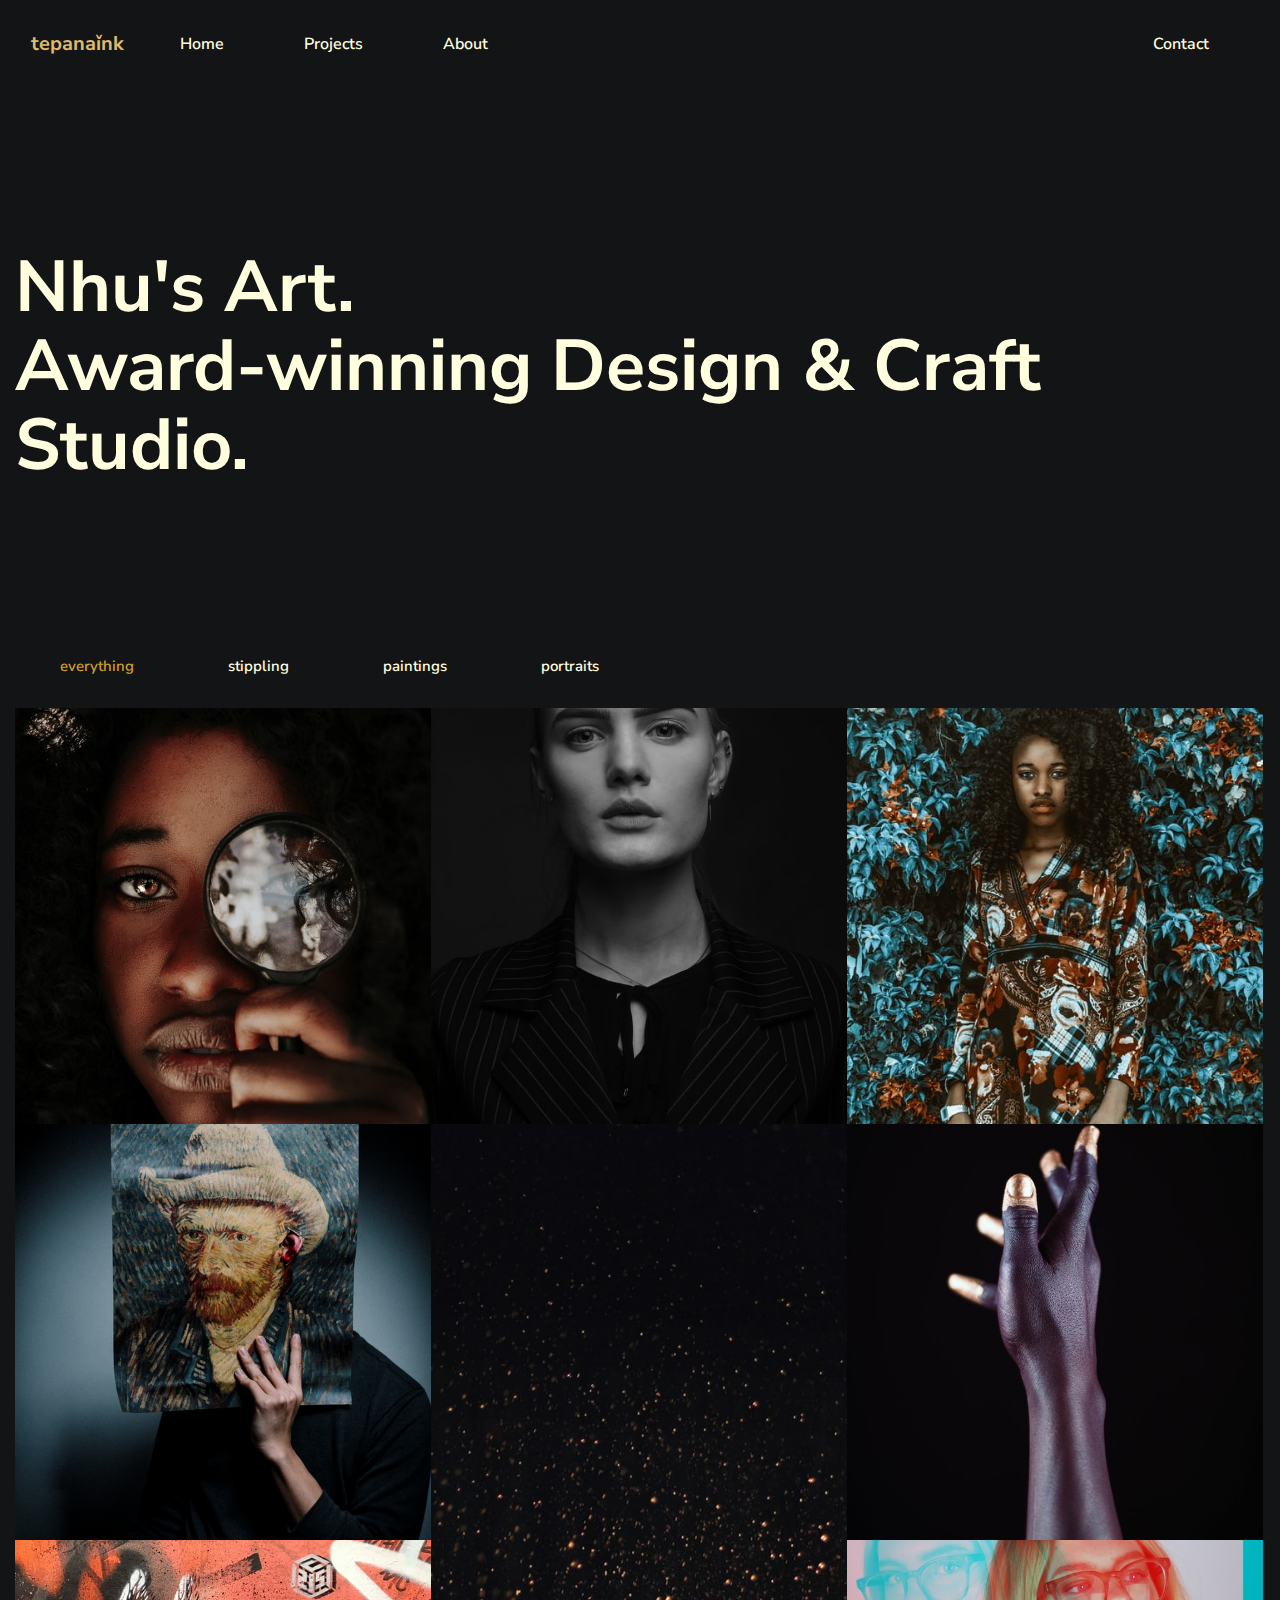
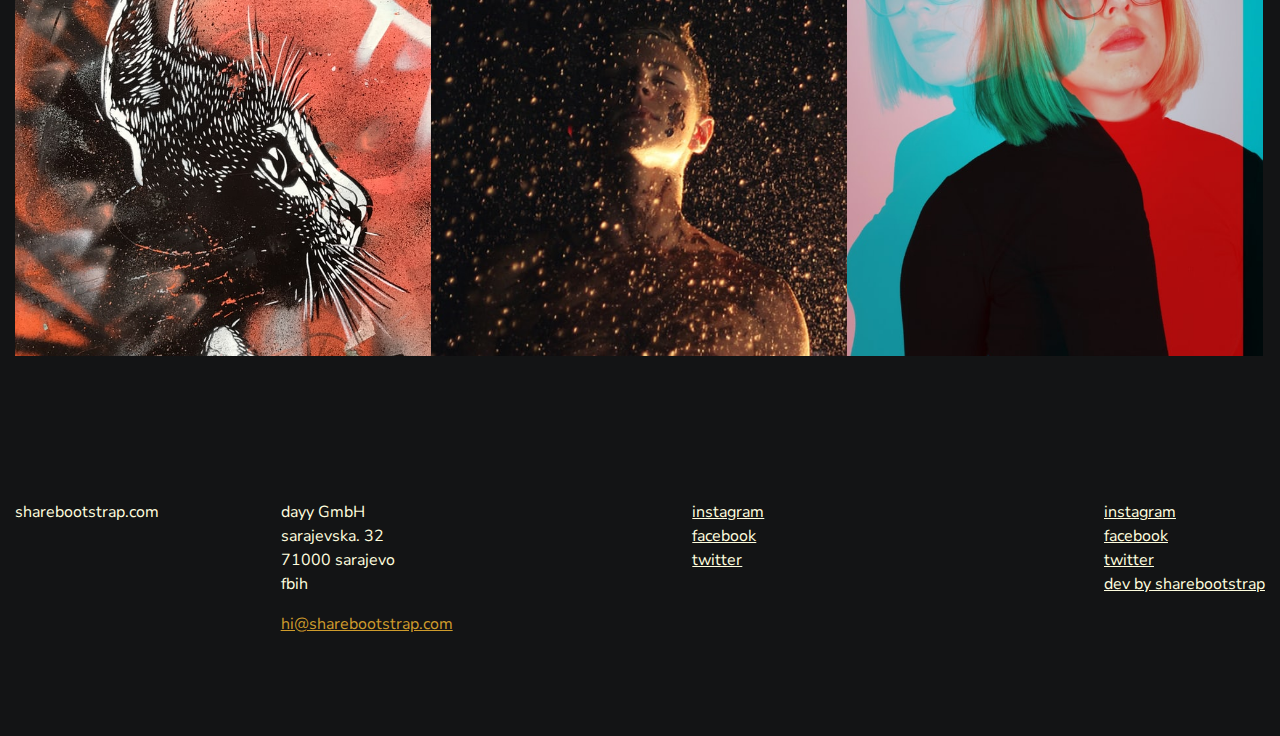
==== index.html @ 85129453 "1st commit" ====
<!DOCTYPE html>
<html lang="en">

<head>
    <meta charset="utf-8">
    <meta name="viewport" content="width=device-width, initial-scale=1, shrink-to-fit=no">
    <meta http-equiv="X-UA-Compatible" content="ie=edge">
    <meta name="description" content="Free minimal portfolio web site template,minmal portfolio,porfolio,bootstrap template,html template,photography " />
    <title>Home - Free Minimal portfolio template.Art Studio template.</title>
    <link href="https://fonts.googleapis.com/css?family=Nunito+Sans:300,400,600,700,800,900&display=swap" rel="stylesheet">
    <link rel="stylesheet" href="assets/css/main.min.css">
    <link rel="stylesheet" href="assets/css/rtl.css">
</head>

<body>
    <div class="nav-main">
        <div class="container">
            <nav class="navbar navbar-expand-lg navbar-light">
                <a class="navbar-brand font-weight-bold" href="index.html">tepanaǐnk</a>
                <button class="navbar-toggler" type="button" data-toggle="collapse" data-target="#navbarNav" aria-controls="navbarNav" aria-expanded="false" aria-label="Toggle navigation">
                    <span class="navbar-toggler-icon"></span>
                </button>
                <div class="collapse navbar-collapse" id="navbarNav">
                    <ul class="navbar-nav">
                        <li class="nav-item">
                            <a class="nav-link" href="index.html">Home</a>
                        </li>
                        <li class="nav-item">
                            <a class="nav-link" href="project.html">Projects</a>
                        </li>

                        <li class="nav-item">
                            <a class="nav-link" href="about.html">About</a>
                        </li>
                    </ul>

                    <ul class="navbar-nav ml-auto">


                        <li class="nav-item">
                            <a class="nav-link" href="contact.html">Contact</a>
                        </li>
                    </ul>
                </div>
            </nav>
            <!--end:Nav -->
        </div>
    </div>
    <!--end:Navigation -->
    <main role="main">
        <section class="intro">
            <div class="container">
                <div class="row d-flex  align-items-start">
                    <div class="col-md-11">
                        <h1 class="display-3">Nhu's Art.<br>Award-winning Design &amp; Craft Studio.</h1>
                    </div>
                </div>
            </div>
        </section>
        <!--end:Intro -->
        <section class="space-md">
            <!-- portfolio -->
            <div id="portfolio" class="container">
                <div id="portfolio-filters">
                    <ul id="filters" class="p-0">
                        <li><a href="*" class="active">everything</a></li>
                        <li><a href=".digital">stippling</a></li>
                        <li><a href=".branding">paintings</a></li>
                        <li><a href=".campaigns">portraits</a></li>
                    </ul>
                </div>
                <div class="grid" data-cols="3" data-margin="0" data-height="1" data-masonry='{ "columnWidth": 200, "itemSelector": ".entry" }'>
                    <!-- entry -->
                    <div class="entry work-entry branding">
                        <a href="project.html">
                            <div class="entry-image imageBG" data-img="./assets/img/photo-1558212628-ad7f5fb28c5e.jpg"></div>
                            <div class="work-entry-hover">
                                <div class="work-entry-content">
                                    <div class="work-entry-title">Liber Finance</div>
                                    <div class="work-entry-cat">Web</div>
                                </div>
                            </div>
                        </a>
                    </div>
                    <!-- end:entry -->
                    <div class="entry work-entry digital">
                        <a href="project.html">
                            <div class="entry-image imageBG" data-img="./assets/img/photo-1558180702-95f1c3ae2ca3.jpg"></div>
                            <div class="work-entry-hover">
                                <div class="work-entry-content">
                                    <div class="work-entry-title">Aramark</div>
                                    <div class="work-entry-cat">Marketing</div>
                                </div>
                            </div>
                        </a>
                    </div>
                    <!-- end:entry -->
                    <div class="entry work-entry campaigns">
                        <a href="project.html">
                            <div class="entry-image imageBG" data-img="./assets/img/photo-1558118720-fa5cdebe6b3a.jpg"></div>
                            <div class="work-entry-hover">
                                <div class="work-entry-content">
                                    <div class="work-entry-title">Portfolio page</div>
                                    <div class="work-entry-cat">web design</div>
                                </div>
                            </div>
                        </a>
                    </div>
                    <!-- end:entry -->
                    <div class="entry work-entry branding">
                        <a href="project.html">
                            <div class="entry-image imageBG" data-img="./assets/img/photo-1558100984-01e6cd6fc9aa.jpg"></div>
                            <div class="work-entry-hover">
                                <div class="work-entry-content">
                                    <div class="work-entry-title">Sunday Breakfast</div>
                                    <div class="work-entry-cat">Branding</div>
                                </div>
                            </div>
                        </a>
                    </div>
                    <!-- end:entry -->
                    <div class="entry work-entry campaigns h2">
                        <a href="project.html">
                            <div class="entry-image imageBG" data-img="./assets/img/photo-1494475673543-6a6a27143fc8.jpg"></div>
                            <div class="work-entry-hover">
                                <div class="work-entry-content">
                                    <div class="work-entry-title">Sunday Breakfast</div>
                                    <div class="work-entry-cat">All</div>
                                </div>
                            </div>
                        </a>
                    </div>
                    <!-- end:entry -->
                    <div class="entry work-entry branding digital">
                        <a href="project.html">
                            <div class="entry-image imageBG" data-img="./assets/img/photo-1557941760-987c3f403d5a.jpg"></div>
                            <div class="work-entry-hover">
                                <div class="work-entry-content">
                                    <div class="work-entry-title">Pine Street</div>
                                    <div class="work-entry-cat">Web + Digital</div>
                                </div>
                            </div>
                        </a>
                    </div>
                    <!-- end:entry -->
                    <div class="entry work-entry digital">
                        <a href="project.html">
                            <div class="entry-image imageBG" data-img="./assets/img/photo-1534073828943-f801091bb18c.jpg"></div>
                            <div class="work-entry-hover">
                                <div class="work-entry-content">
                                    <div class="work-entry-title">Mobipaid</div>
                                    <div class="work-entry-cat">Branding</div>
                                </div>
                            </div>
                        </a>
                    </div>
                    <!-- end:entry -->
                    <div class="entry work-entry brading">
                        <a href="project.html">
                            <div class="entry-image imageBG" data-img="./assets/img/photo-1484755560615-a4c64e778a6c.jpg"></div>
                            <div class="work-entry-hover">
                                <div class="work-entry-content">
                                    <div class="work-entry-title">Solo Solution</div>
                                    <div class="work-entry-cat">Logo</div>
                                </div>
                            </div>
                        </a>
                    </div>
                    <!-- end:entry -->


                </div>
            </div>
            <!-- /end:portfolio -->
        </section>
    </main>
    <footer class="position-relative">
        <div class="container">
            <div class="row">

                <div class="col-lg-auto mt-4">
                    <p class="mb-4">sharebootstrap.com</p>
                </div>
                <div class="col-lg-3 mt-4 ml-auto">
                    <p>dayy GmbH
                        <br> sarajevska. 32
                        <br> 71000 sarajevo
                        <br> fbih
                    </p>
                        <a href="mailto:hi@yourdomain.com"><span style="text-decoration: underline;">hi@sharebootstrap.com</span></a>
                </div>
                <div class="col-lg-3 mt-4 ml-auto">
                    <ul class="list-unstyled footer-link">
                        <li><a href="#">instagram</a></li>
                        <li><a href="#">facebook</a></li>
                        <li><a href="#">twitter</a></li>
                    </ul>
                </div>
                <div class="col-lg-auto ml-lg-auto mt-4">
                    <ul class="list-unstyled footer-link">
                        <li><a href="#">instagram</a></li>
                        <li><a href="#">facebook</a></li>
                        <li><a href="#">twitter</a></li>
                        <!-- Please note.You are not allowed to remove credit link.Please respect that.-->
                        <li><a href="https://sharebootstrap.com">dev by sharebootstrap</a></li>
                    </ul>
                </div>
            </div>
            <!--/.row-->
        </div>
        <!--/.container-->
    </footer>
    <script src="assets/js/main.min.js"></script>
</body>

</html>
---- assets/css/rtl.css ----
/* line 5, src/assets/scss/rtl.scss */
.jumbotron {
  direction: ltr;
  text-align: left;
  margin: 0 2em 0 1em;
  padding-right: 1em;
  margin: 0 !important;
}

/*# sourceMappingURL=../../../scss */
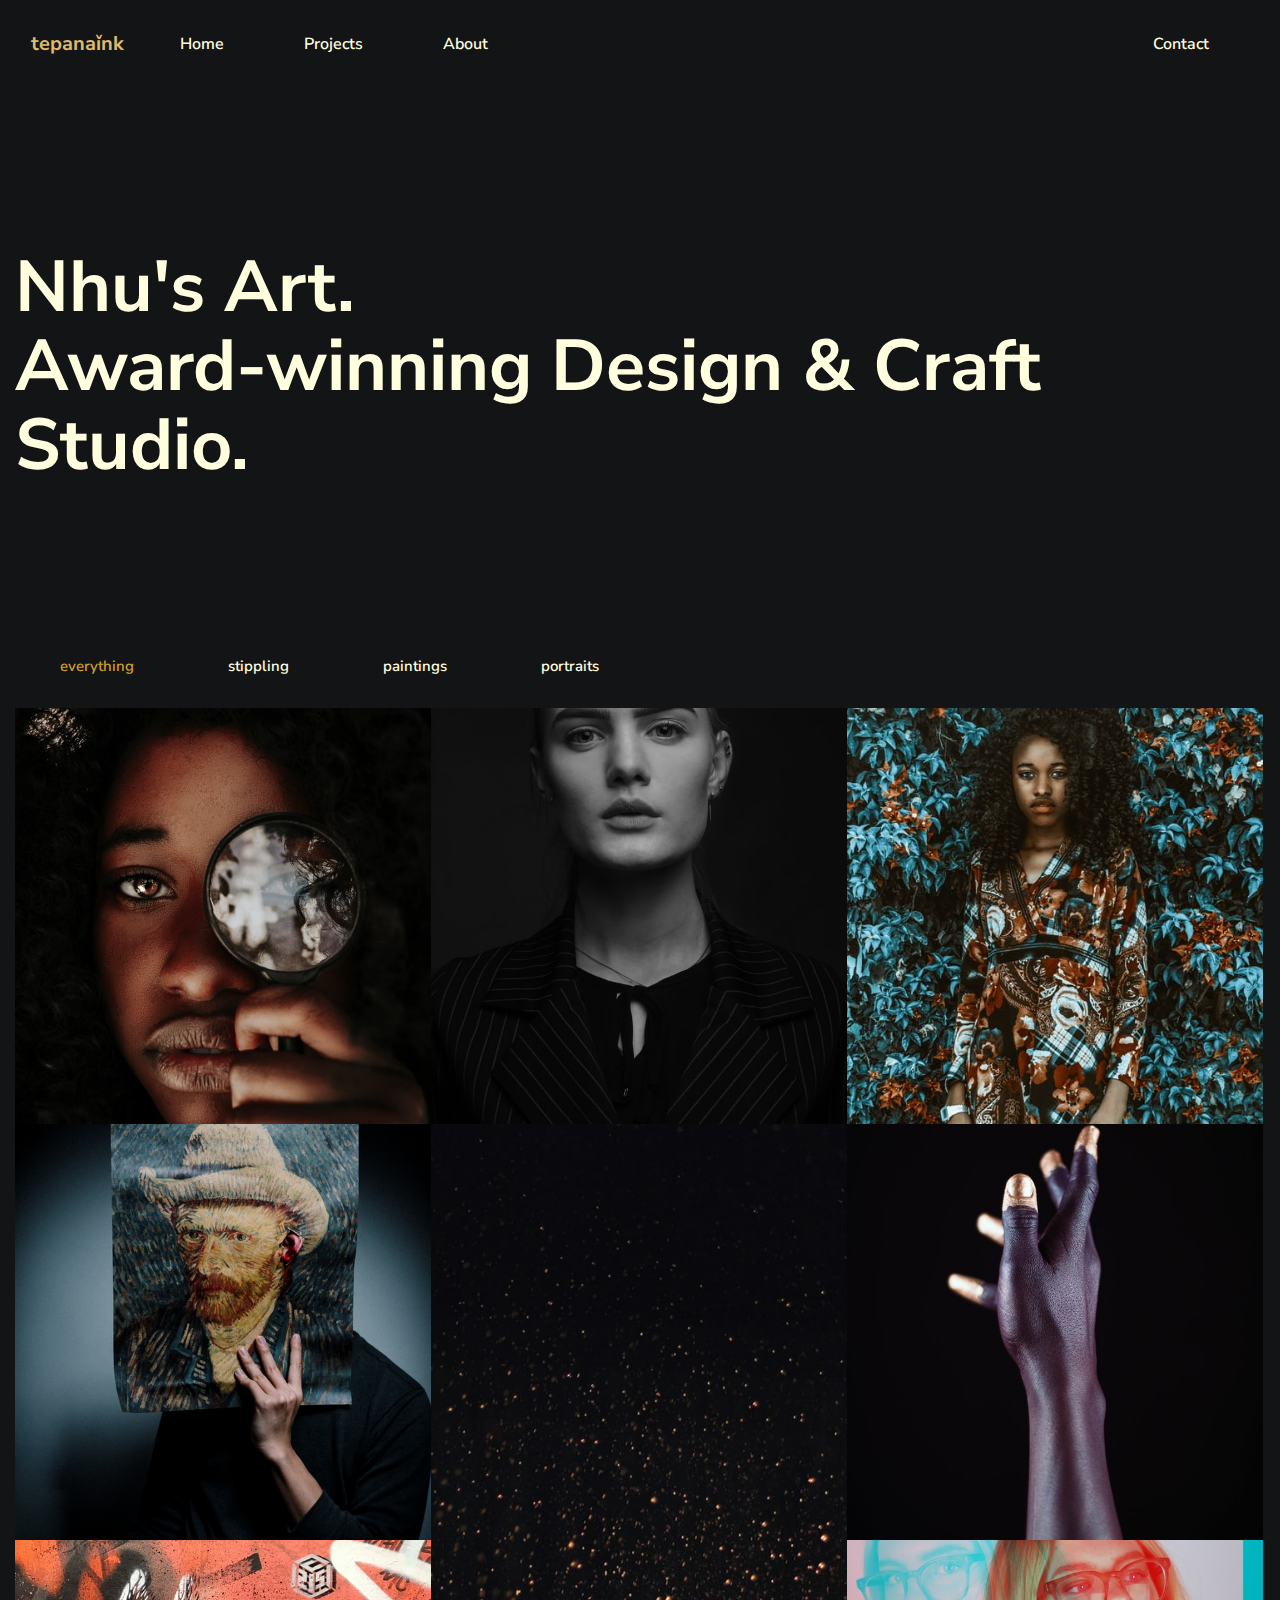
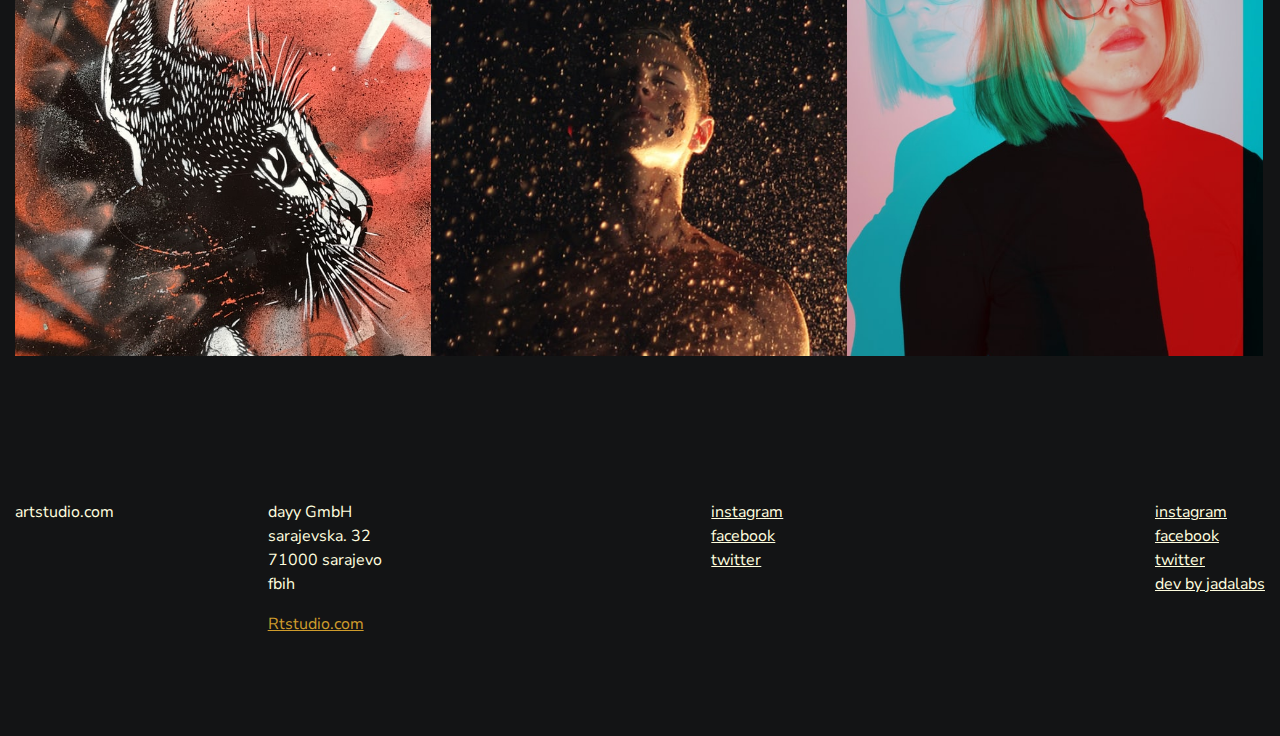
==== commit b2ed4c4d: "2nd commit" ====
--- a/index.html
+++ b/index.html
@@ -179,7 +179,7 @@
             <div class="row">
 
                 <div class="col-lg-auto mt-4">
-                    <p class="mb-4">sharebootstrap.com</p>
+                    <p class="mb-4">artstudio.com</p>
                 </div>
                 <div class="col-lg-3 mt-4 ml-auto">
                     <p>dayy GmbH
@@ -187,7 +187,7 @@
                         <br> 71000 sarajevo
                         <br> fbih
                     </p>
-                        <a href="mailto:hi@yourdomain.com"><span style="text-decoration: underline;">hi@sharebootstrap.com</span></a>
+                        <a href="mailto:hi@yourdomain.com"><span style="text-decoration: underline;">Rtstudio.com</span></a>
                 </div>
                 <div class="col-lg-3 mt-4 ml-auto">
                     <ul class="list-unstyled footer-link">
@@ -202,7 +202,7 @@
                         <li><a href="#">facebook</a></li>
                         <li><a href="#">twitter</a></li>
                         <!-- Please note.You are not allowed to remove credit link.Please respect that.-->
-                        <li><a href="https://sharebootstrap.com">dev by sharebootstrap</a></li>
+                        <li><a href="https://sharebootstrap.com">dev by jadalabs</a></li>
                     </ul>
                 </div>
             </div>
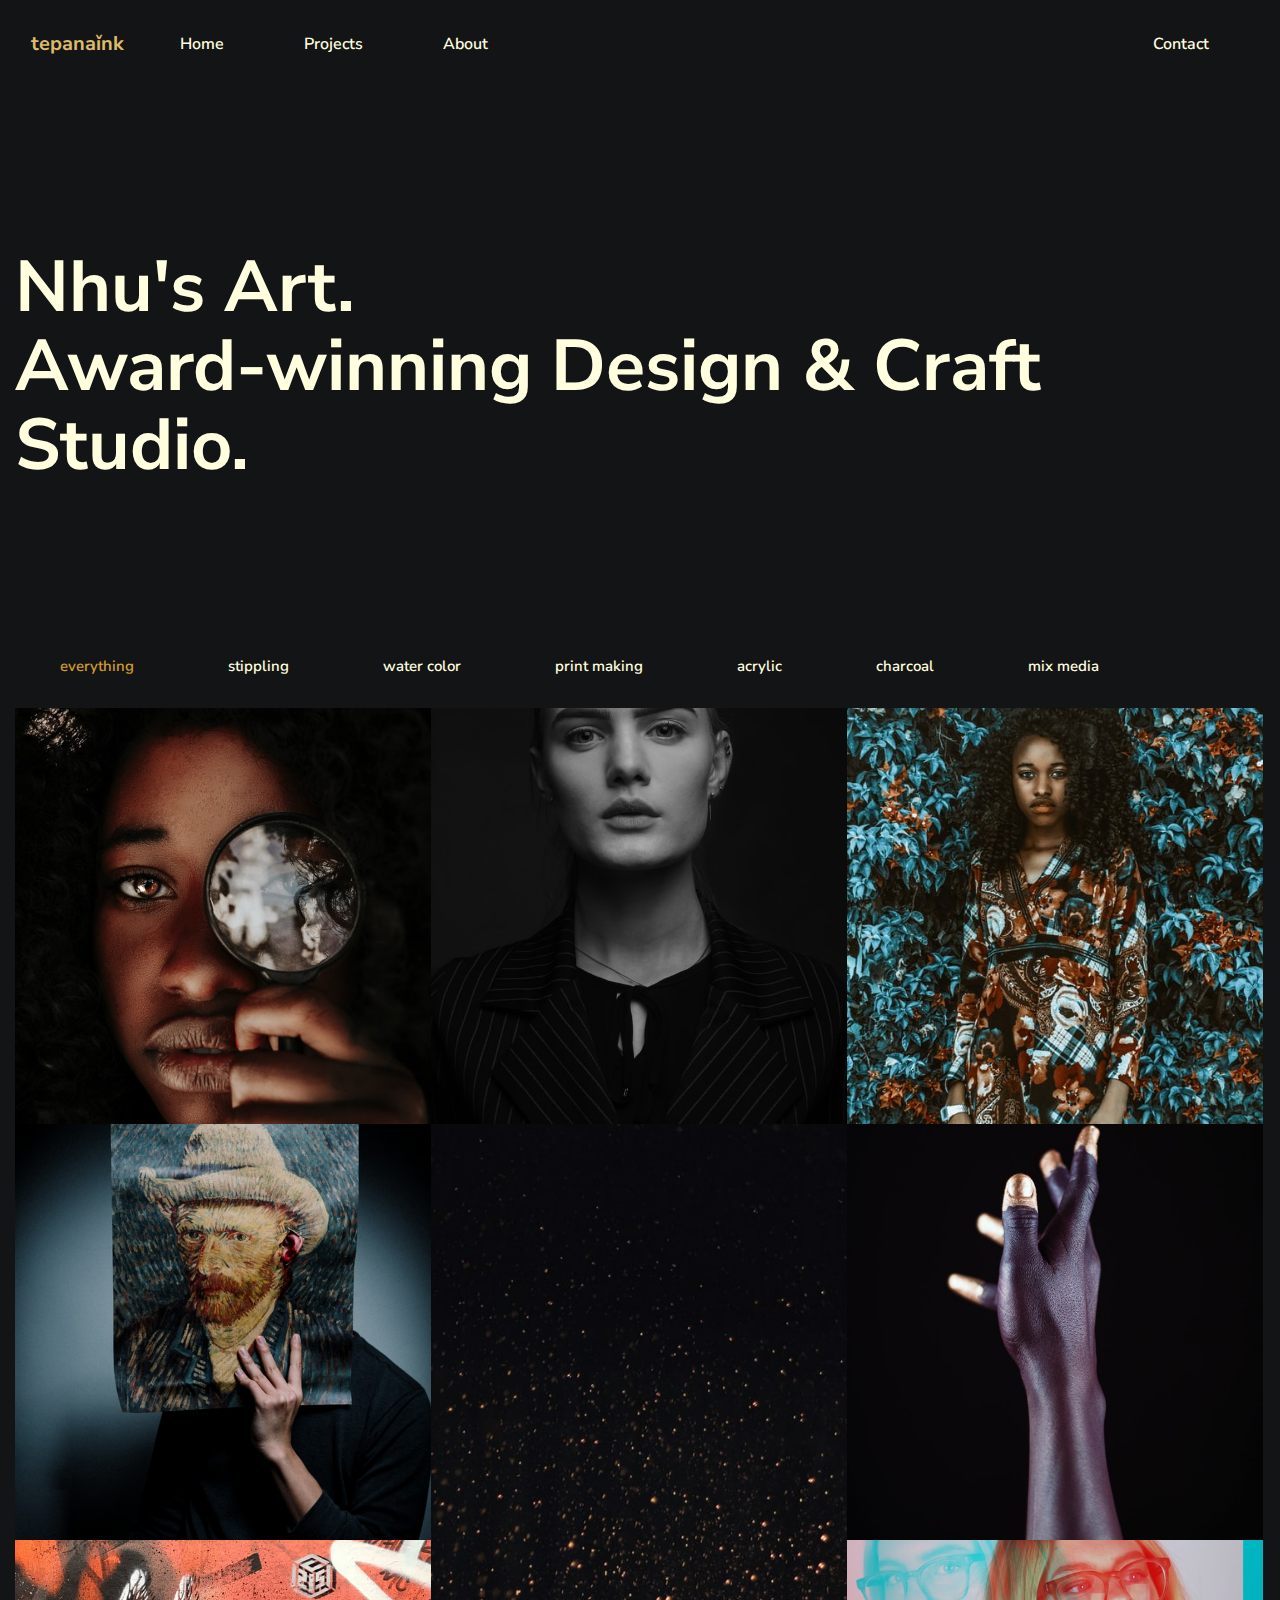
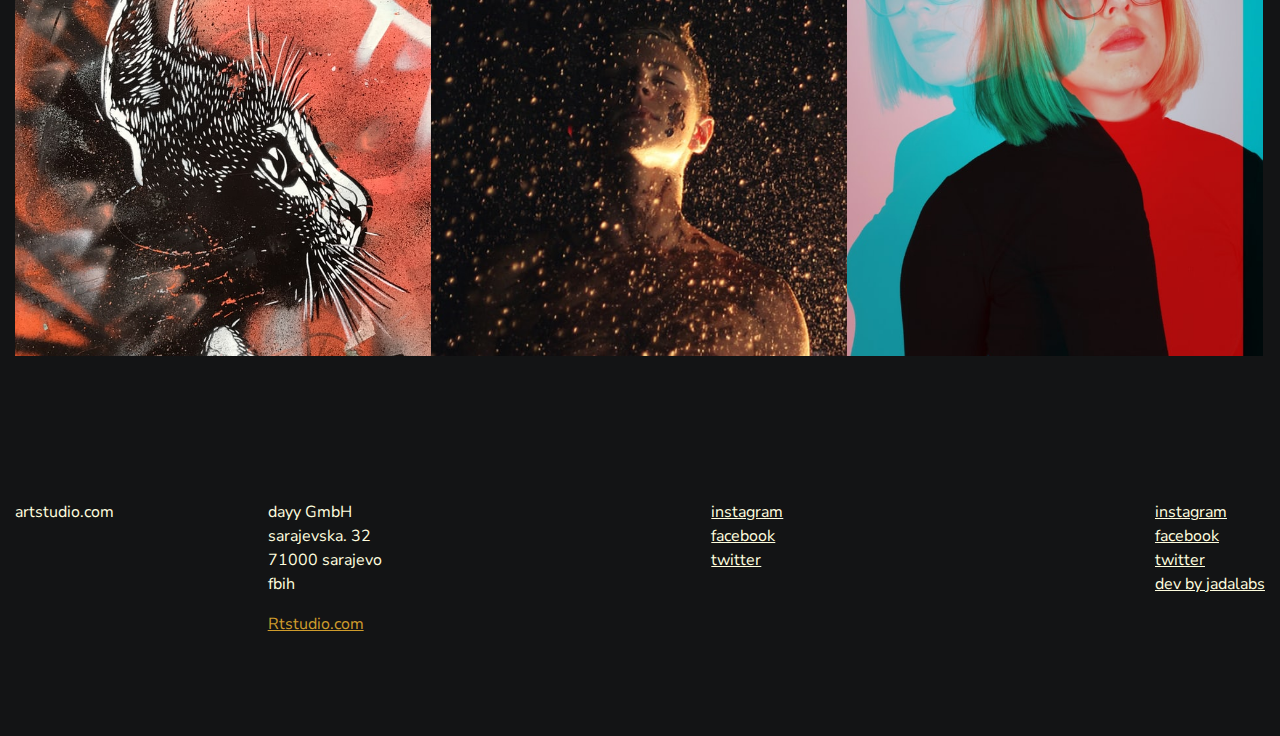
==== commit 07141f7d: "2ndish" ====
--- a/index.html
+++ b/index.html
@@ -65,8 +65,13 @@
                     <ul id="filters" class="p-0">
                         <li><a href="*" class="active">everything</a></li>
                         <li><a href=".digital">stippling</a></li>
-                        <li><a href=".branding">paintings</a></li>
-                        <li><a href=".campaigns">portraits</a></li>
+                        <li><a href=".branding">water color</a></li>
+                        <li><a href=".campaigns">print making</a></li>
+                        <li><a href=".campaigns">acrylic</a></li>
+                        <li><a href=".campaigns">charcoal</a></li>
+                        <li><a href=".campaigns">mix media</a></li>
+
+
                     </ul>
                 </div>
                 <div class="grid" data-cols="3" data-margin="0" data-height="1" data-masonry='{ "columnWidth": 200, "itemSelector": ".entry" }'>
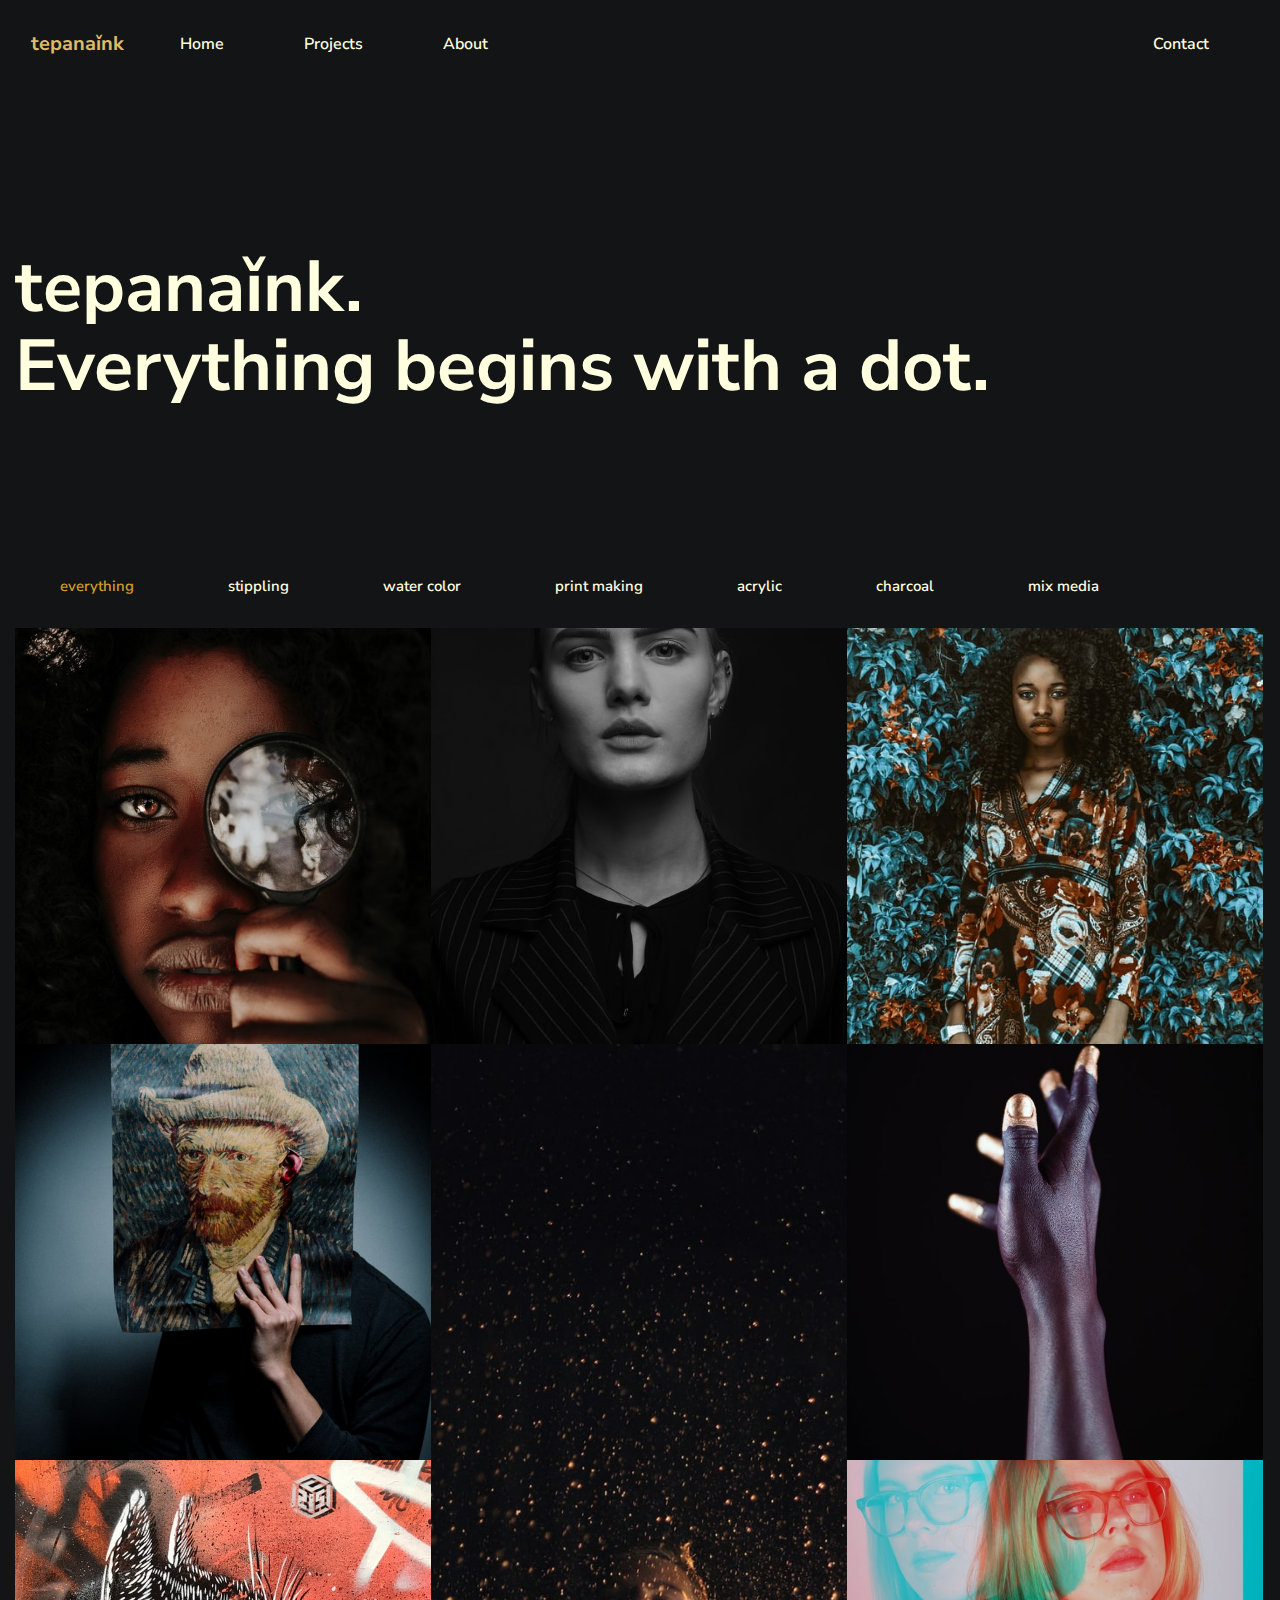
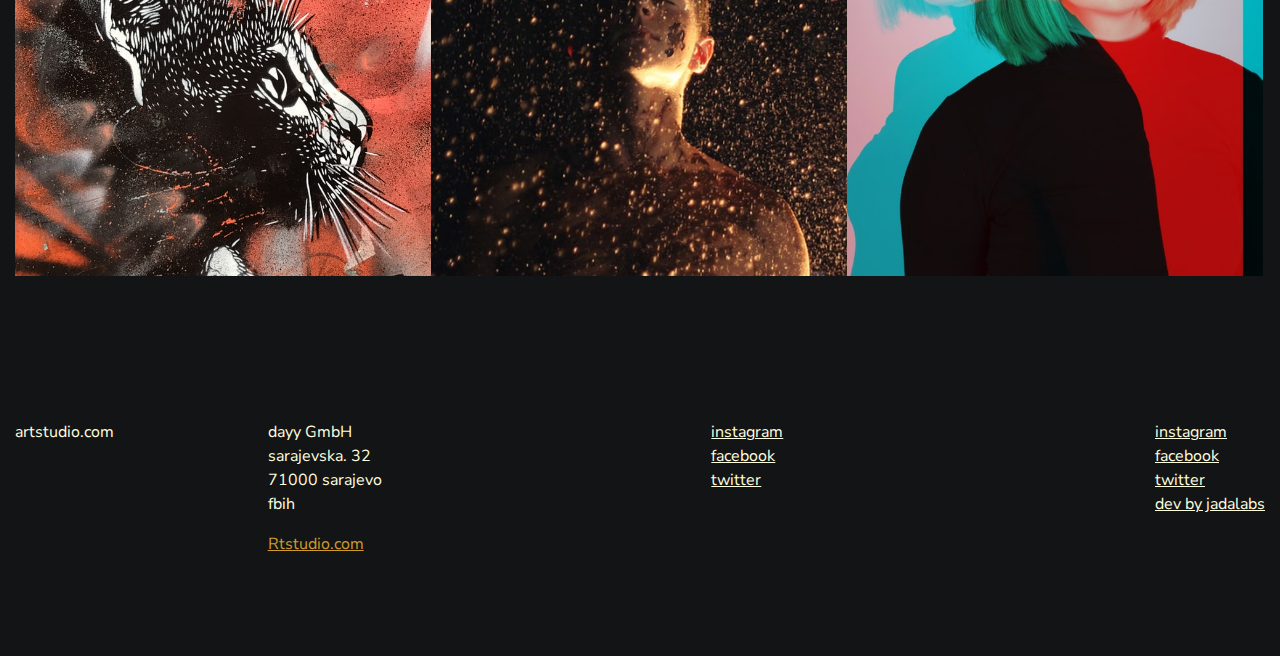
==== commit 8fc89c24: "3rd" ====
--- a/index.html
+++ b/index.html
@@ -52,7 +52,7 @@
             <div class="container">
                 <div class="row d-flex  align-items-start">
                     <div class="col-md-11">
-                        <h1 class="display-3">Nhu's Art.<br>Award-winning Design &amp; Craft Studio.</h1>
+                        <h1 class="display-3">tepanaǐnk.<br>Everything begins with a dot.</h1>
                     </div>
                 </div>
             </div>
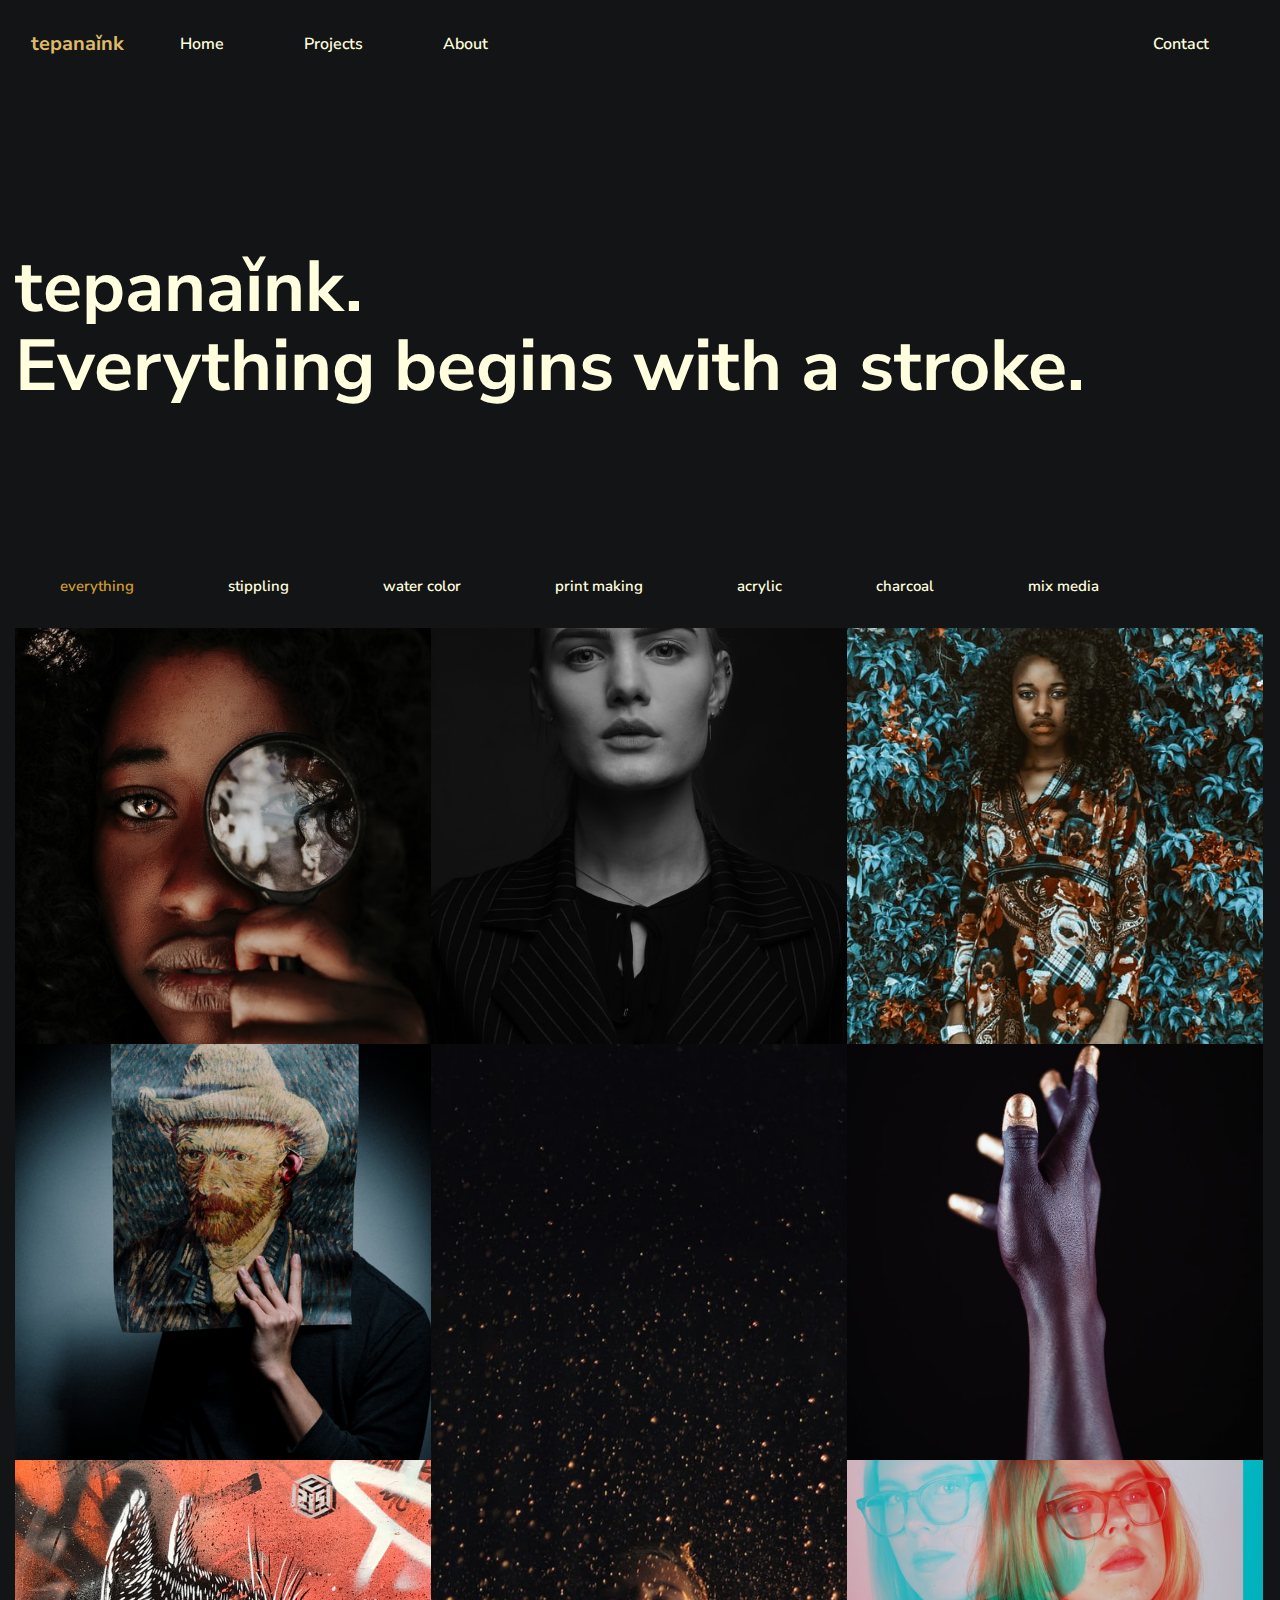
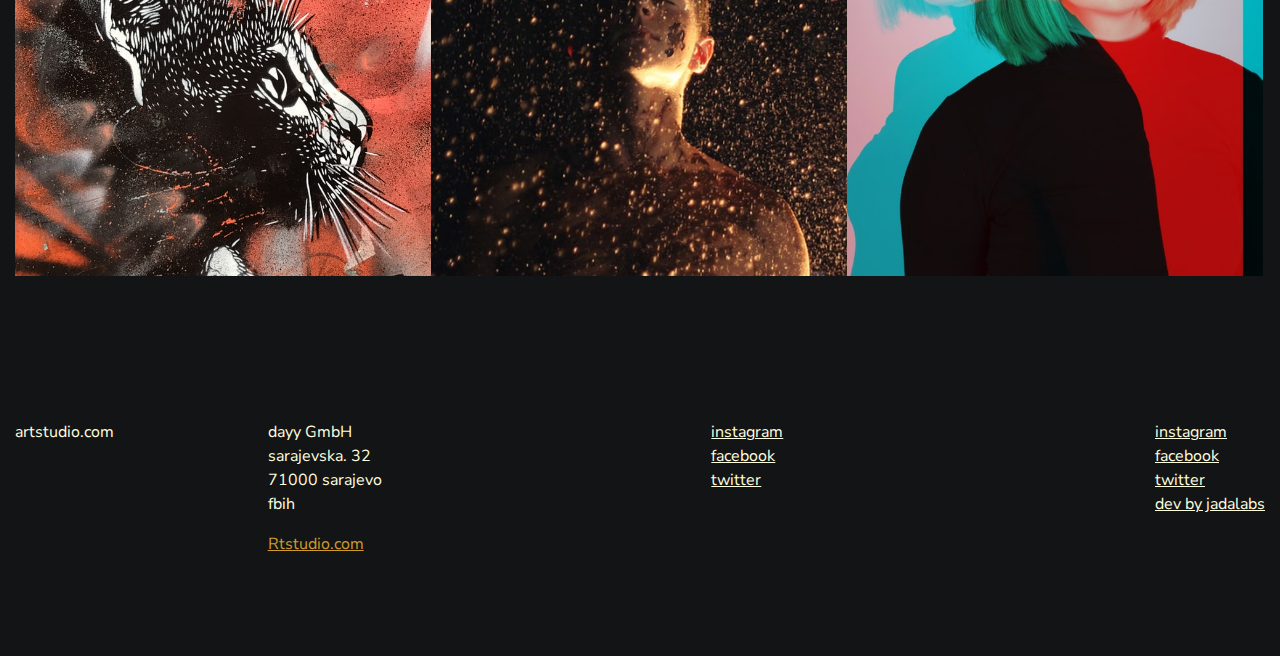
==== commit 5e394cd5: "4th" ====
--- a/index.html
+++ b/index.html
@@ -52,7 +52,7 @@
             <div class="container">
                 <div class="row d-flex  align-items-start">
                     <div class="col-md-11">
-                        <h1 class="display-3">tepanaǐnk.<br>Everything begins with a dot.</h1>
+                        <h1 class="display-3">tepanaǐnk.<br>Everything begins with a stroke.</h1>
                     </div>
                 </div>
             </div>
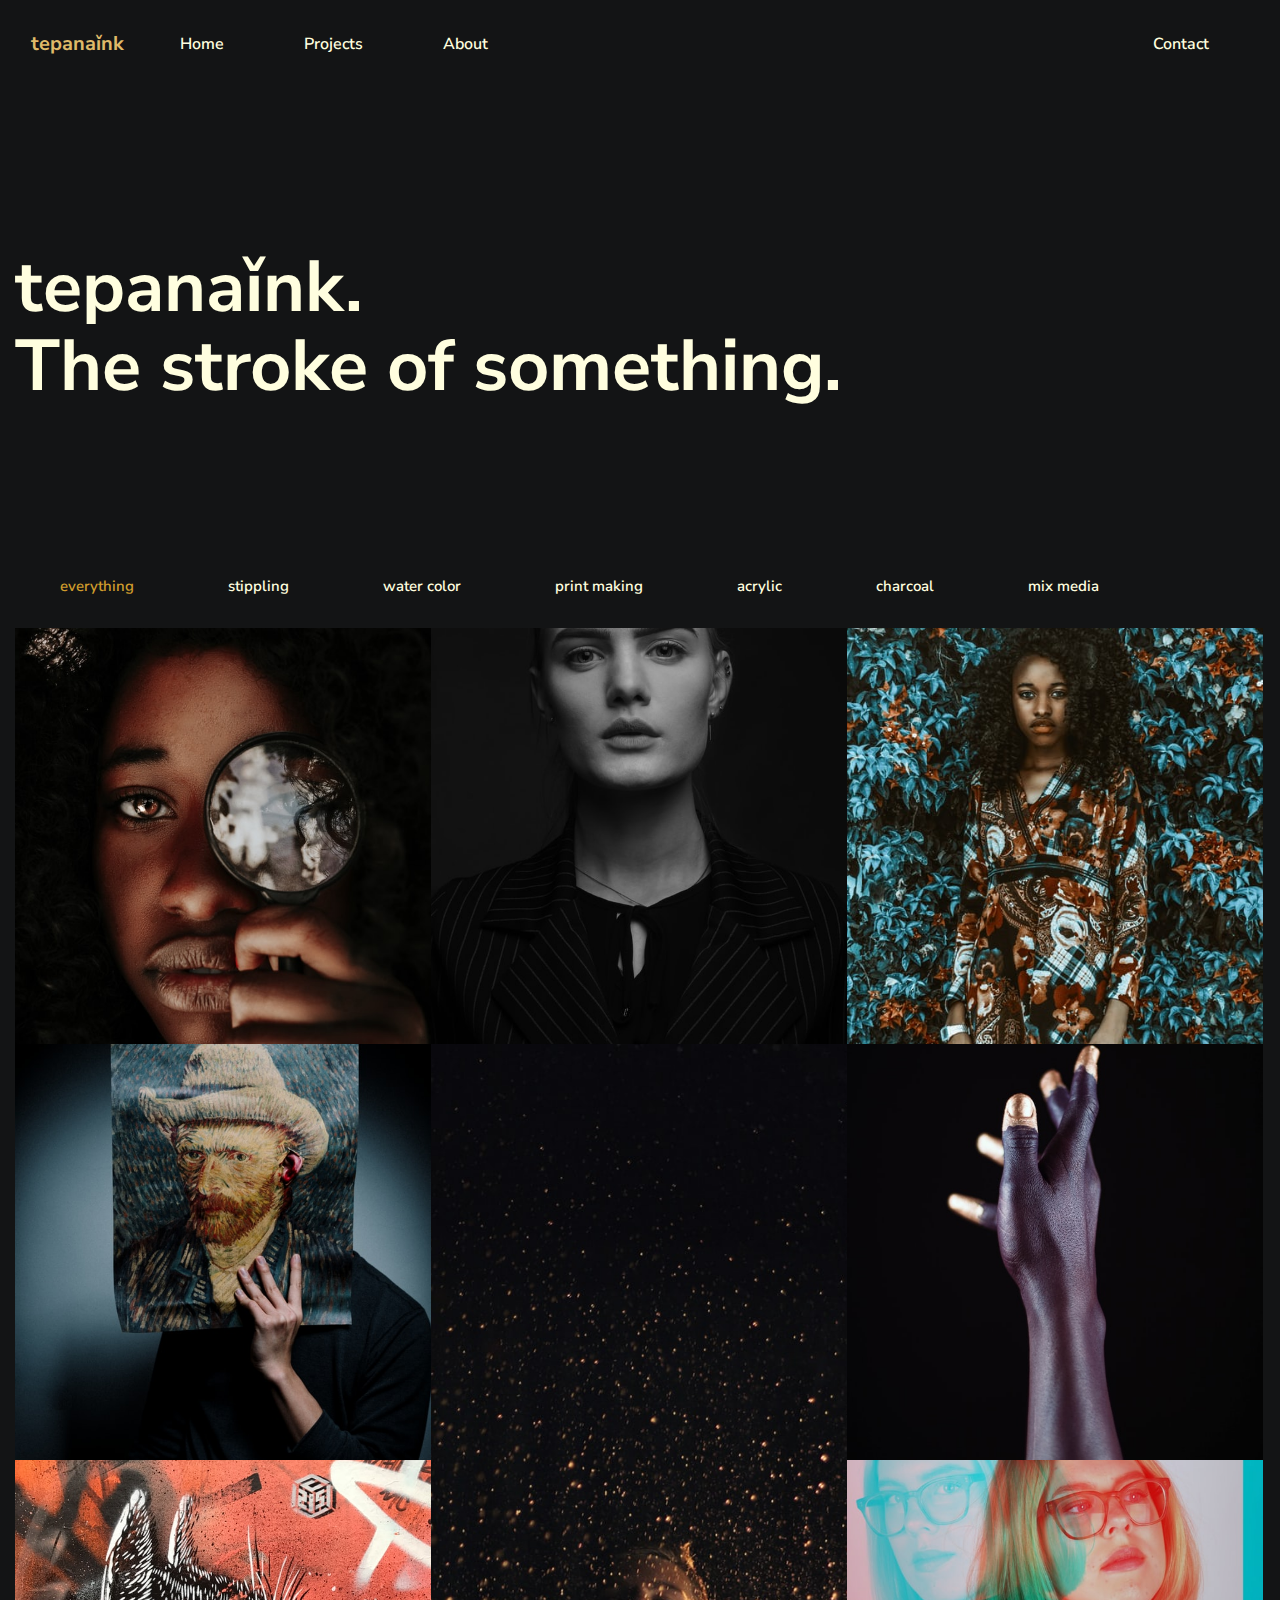
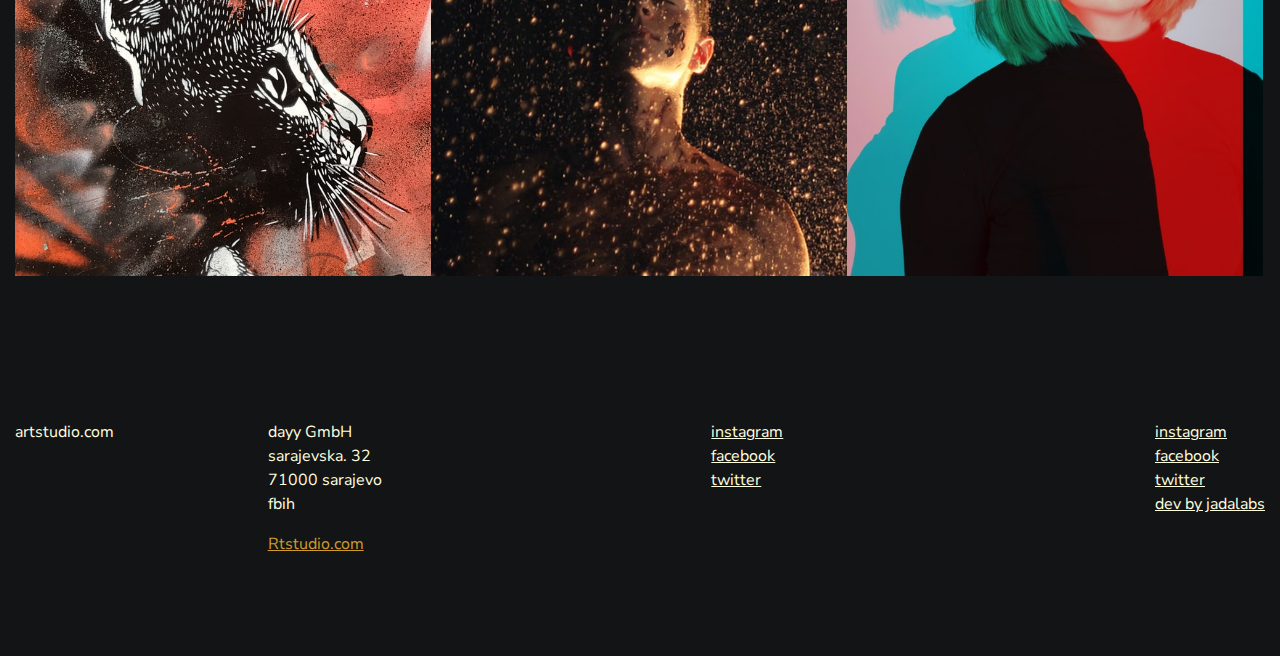
==== commit 17b4d8d1: "changed title" ====
--- a/index.html
+++ b/index.html
@@ -52,7 +52,7 @@
             <div class="container">
                 <div class="row d-flex  align-items-start">
                     <div class="col-md-11">
-                        <h1 class="display-3">tepanaǐnk.<br>Everything begins with a stroke.</h1>
+                        <h1 class="display-3">tepanaǐnk.<br>The stroke of something.</h1>
                     </div>
                 </div>
             </div>
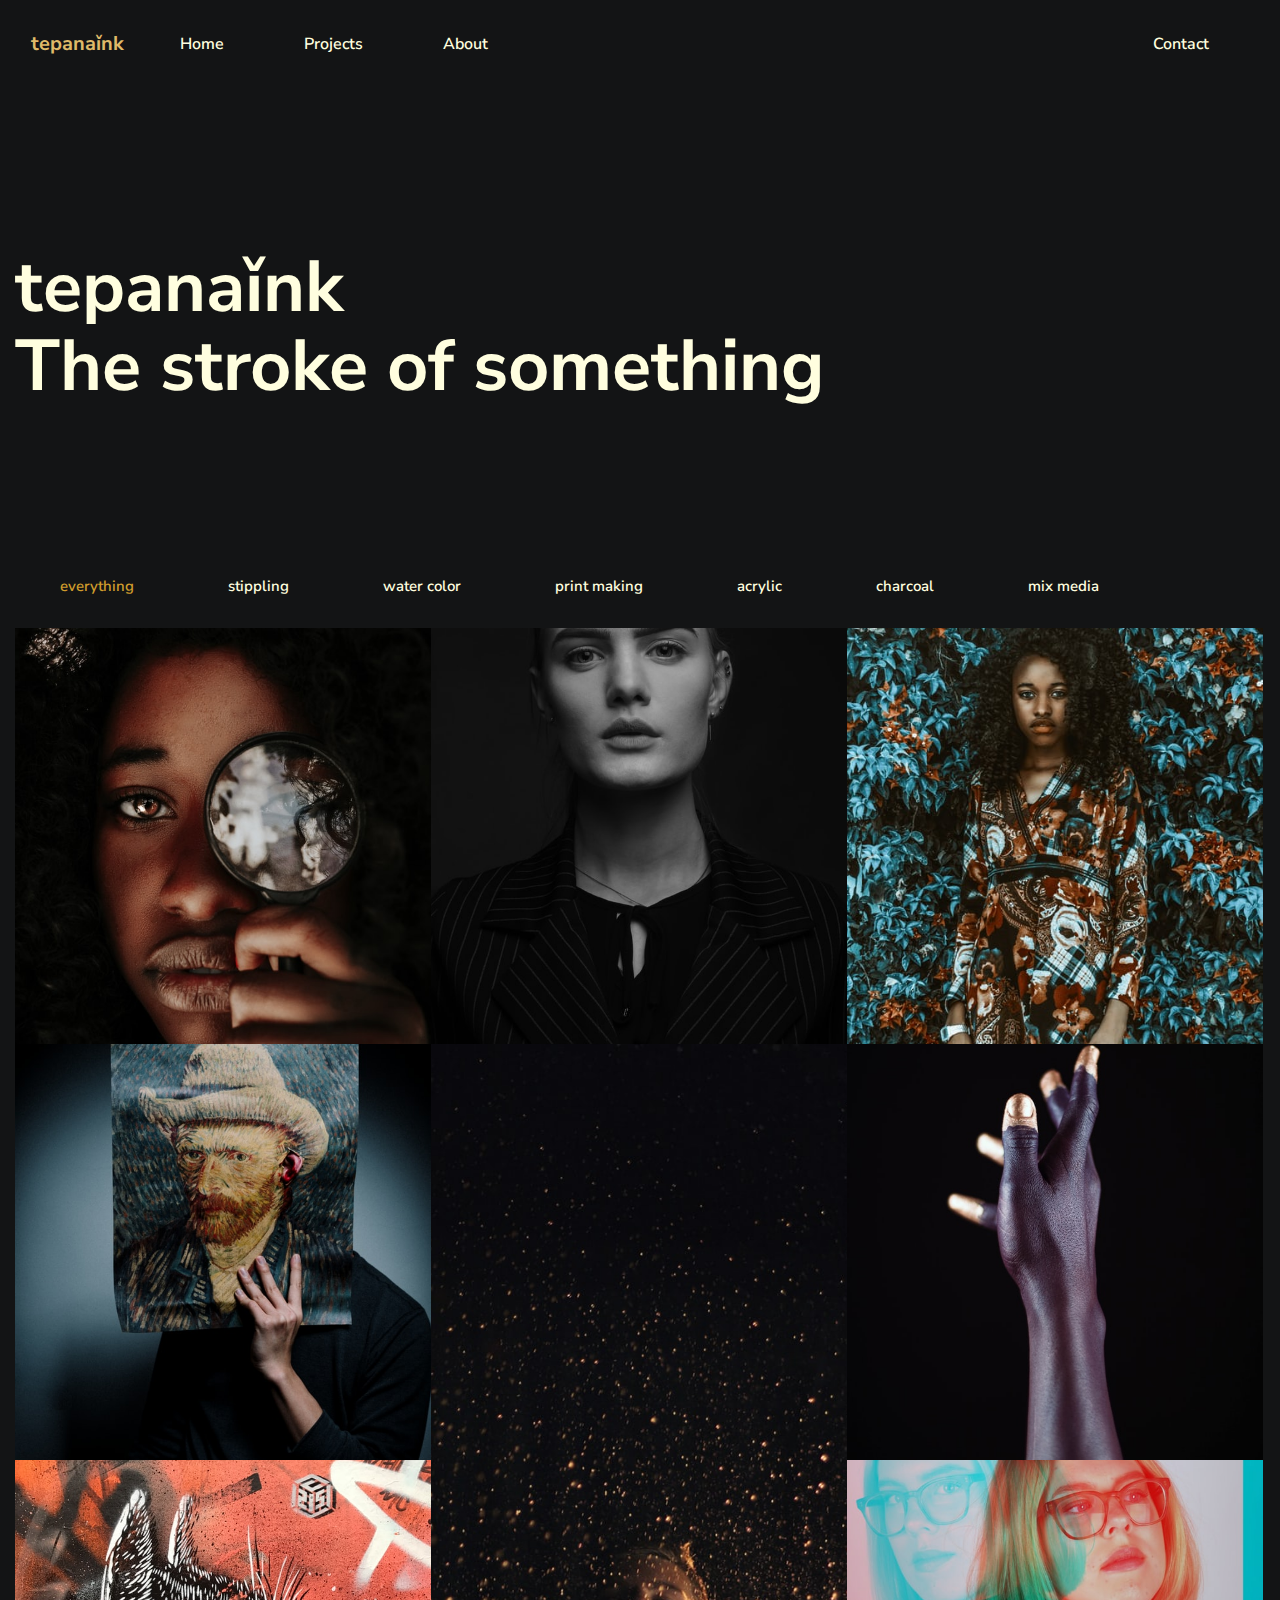
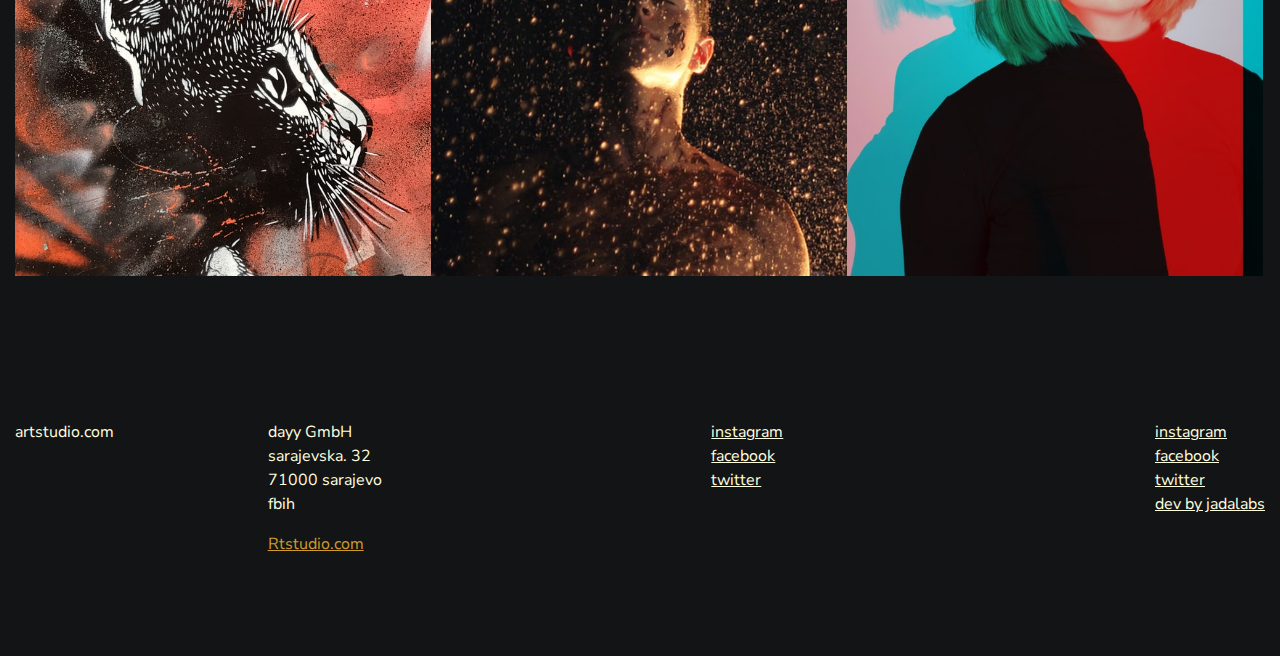
==== commit aba37204: "period removed" ====
--- a/index.html
+++ b/index.html
@@ -52,7 +52,7 @@
             <div class="container">
                 <div class="row d-flex  align-items-start">
                     <div class="col-md-11">
-                        <h1 class="display-3">tepanaǐnk.<br>The stroke of something.</h1>
+                        <h1 class="display-3">tepanaǐnk<br>The stroke of something</h1>
                     </div>
                 </div>
             </div>
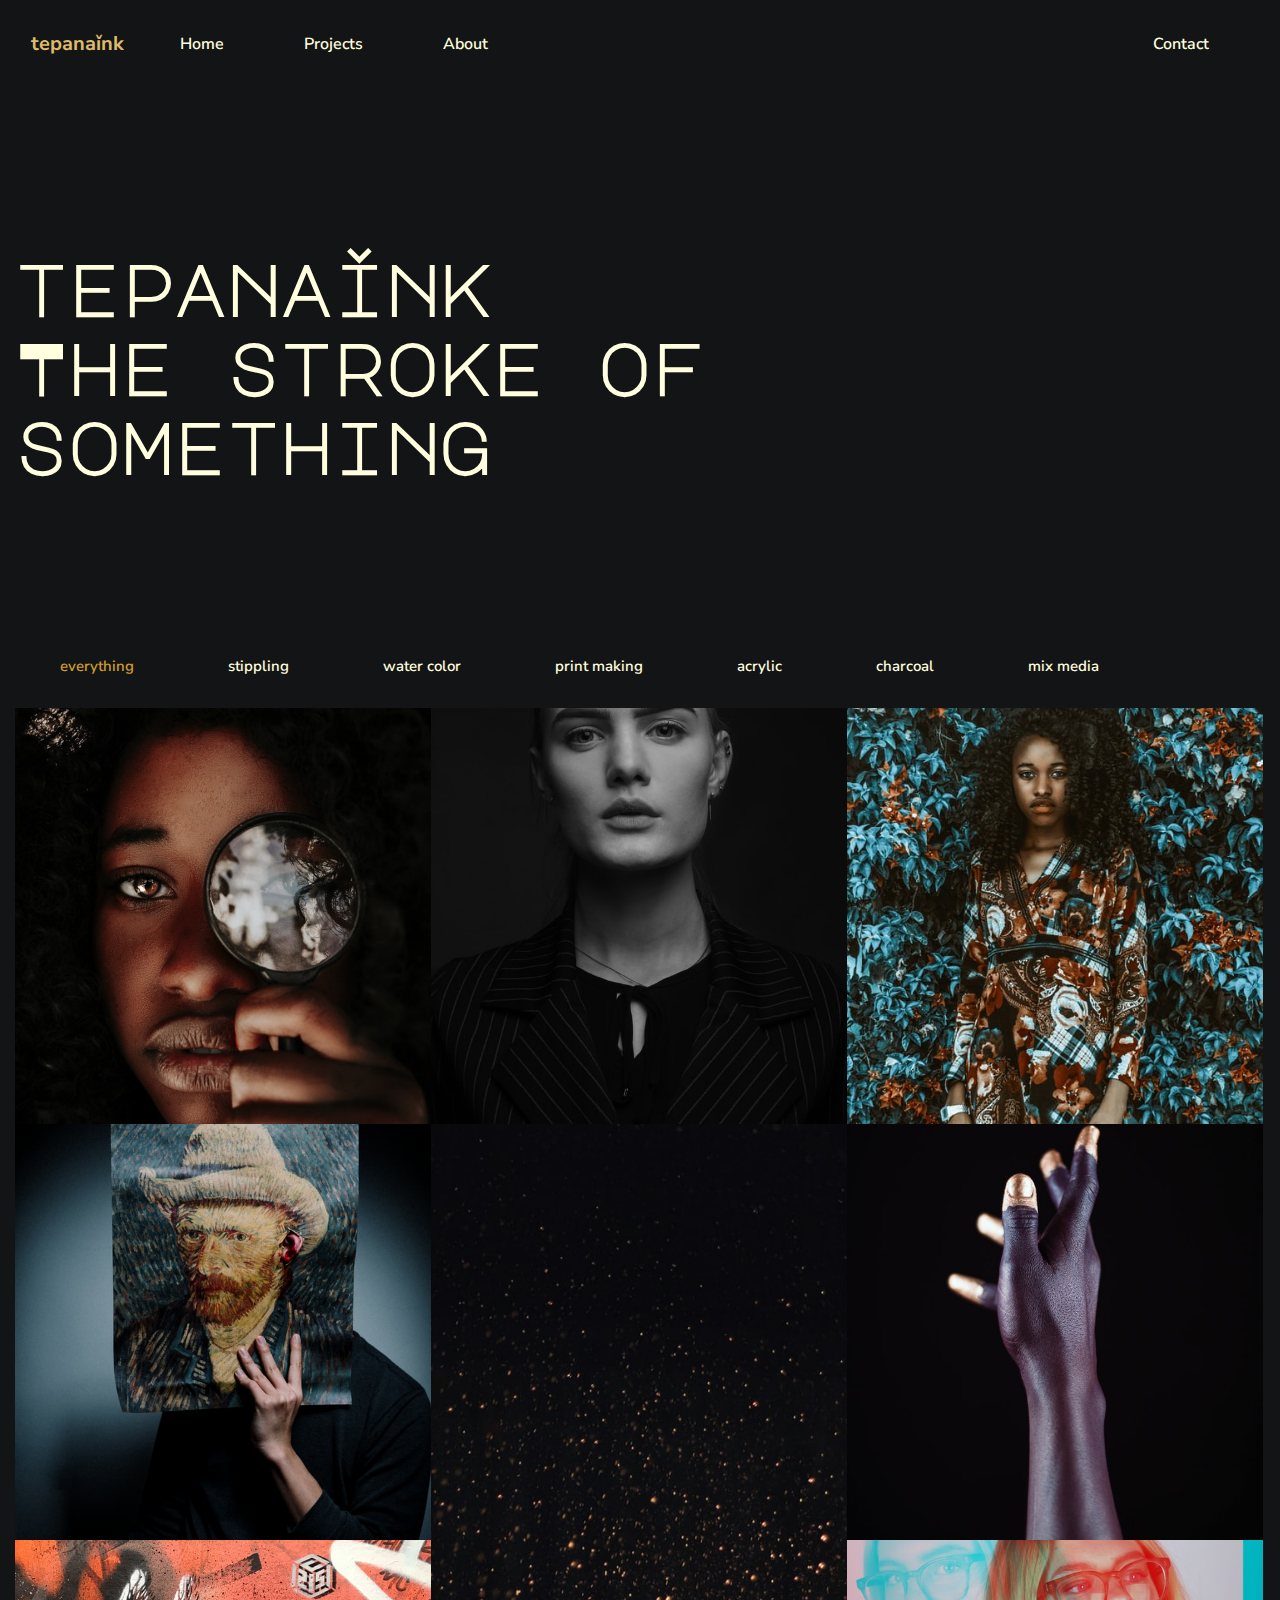
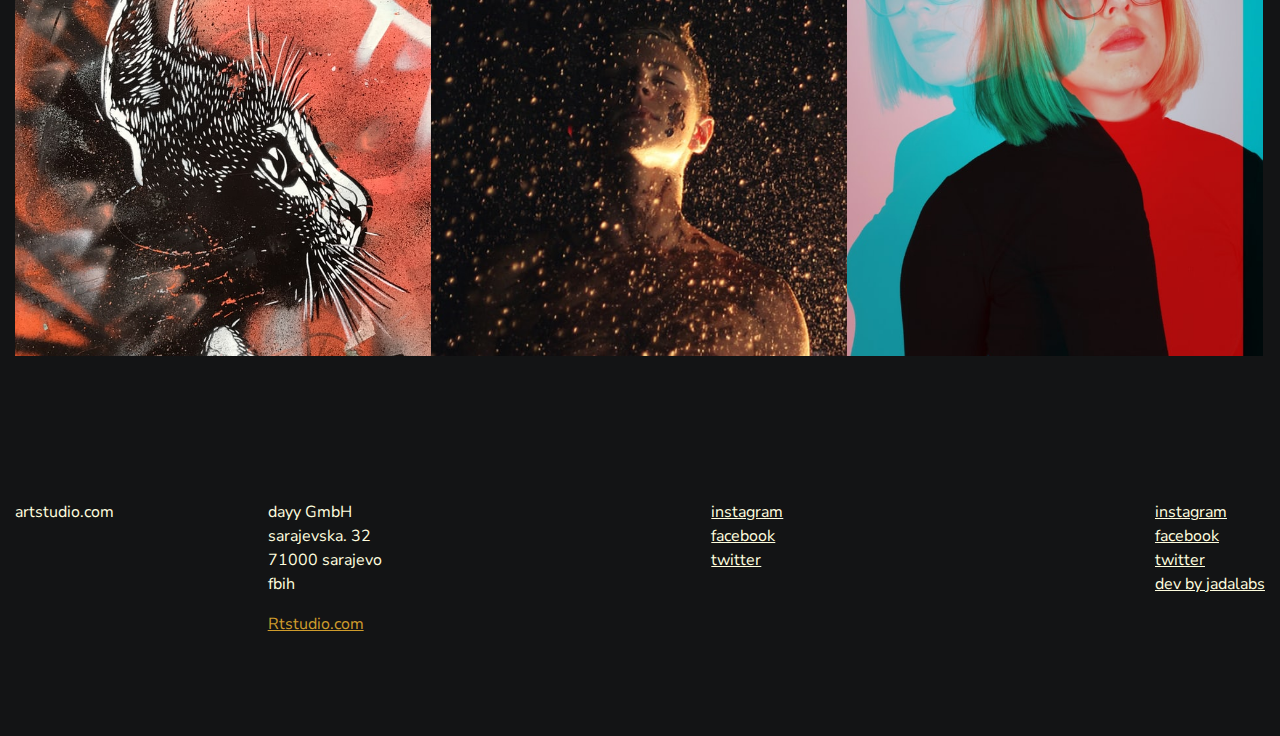
==== commit f58f2572: "fonts changed" ====
--- a/index.html
+++ b/index.html
@@ -6,10 +6,21 @@
     <meta name="viewport" content="width=device-width, initial-scale=1, shrink-to-fit=no">
     <meta http-equiv="X-UA-Compatible" content="ie=edge">
     <meta name="description" content="Free minimal portfolio web site template,minmal portfolio,porfolio,bootstrap template,html template,photography " />
-    <title>Home - Free Minimal portfolio template.Art Studio template.</title>
-    <link href="https://fonts.googleapis.com/css?family=Nunito+Sans:300,400,600,700,800,900&display=swap" rel="stylesheet">
+    <title>Home - tepanaink</title>
     <link rel="stylesheet" href="assets/css/main.min.css">
     <link rel="stylesheet" href="assets/css/rtl.css">
+    <link href="https://fonts.googleapis.com/css2?family=Major+Mono+Display:300,400,600,700&display=swap" rel="stylesheet">
+    <link href="https://fonts.googleapis.com/css2?family=Macondo+Swash+Caps&display=swap" rel="stylesheet">
+    <link href="https://fonts.googleapis.com/css?family=Nunito+Sans:300,400,600,700,800,900&display=swap" rel="stylesheet">
+    <style>
+    .mono1 {
+        font-family: 'Major Mono Display', monospace;
+    }
+    .macondo {
+      font-family: 'Major Mono Display', monospace;
+
+    }
+    </style>
 </head>
 
 <body>
@@ -52,7 +63,8 @@
             <div class="container">
                 <div class="row d-flex  align-items-start">
                     <div class="col-md-11">
-                        <h1 class="display-3">tepanaǐnk<br>The stroke of something</h1>
+                        <span class="mono1 display-3">tepanaǐnk</span>
+                        <h1 class="display-3 macondo">The stroke of something</h1>
                     </div>
                 </div>
             </div>
